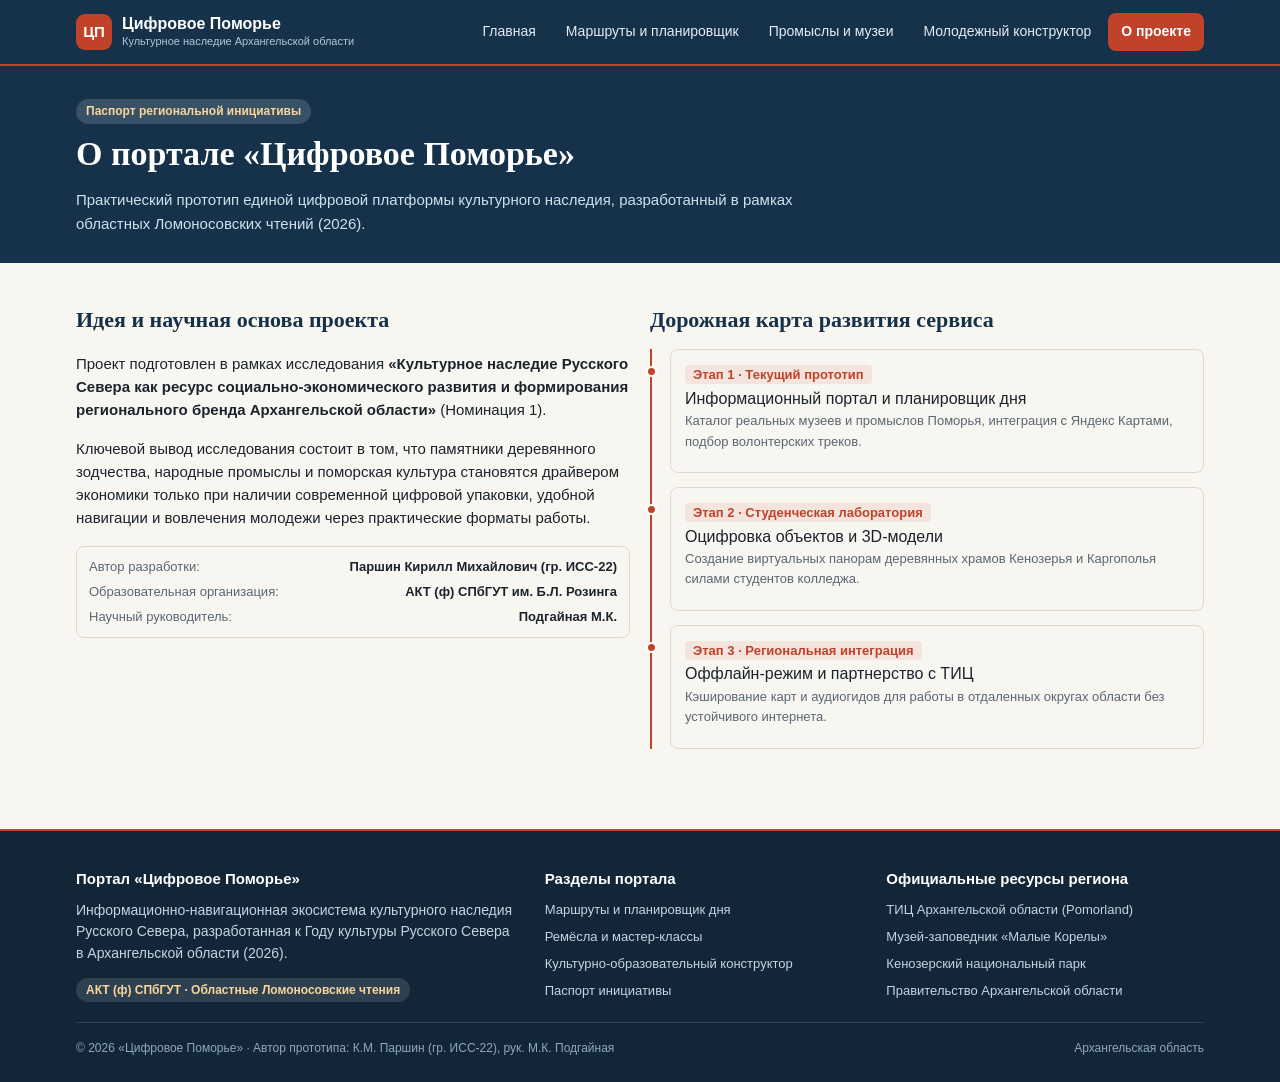
==== about.html @ 442b3059 "Add files via upload" ====
<!DOCTYPE html>
<html lang="ru">
<head>
  <meta charset="UTF-8">
  <meta name="viewport" content="width=device-width, initial-scale=1.0">
  <title>О проекте — Цифровое Поморье</title>
  <link rel="stylesheet" href="css/style.css">
</head>
<body>

<header class="site-header">
  <div class="container header-inner">
    <a href="index.html" class="brand">
      <div class="brand-mark">ЦП</div>
      <div class="brand-text">
        <span class="brand-title">Цифровое Поморье</span>
        <span class="brand-sub">Культурное наследие Архангельской области</span>
      </div>
    </a>

    <button type="button" class="nav-toggle" id="navToggle" aria-expanded="false" aria-label="Открыть меню">
      ☰ Меню
    </button>

    <nav class="main-nav" id="mainNav">
      <a href="index.html" class="">Главная</a>
<a href="routes.html" class="">Маршруты и планировщик</a>
<a href="crafts.html" class="">Промыслы и музеи</a>
<a href="constructor.html" class="">Молодежный конструктор</a>
<a href="about.html" class="active">О проекте</a>
    </nav>
  </div>
</header>

<main>

<div class="page-header">
  <div class="container">
    <span class="badge" style="background:rgba(255,255,255,0.15);color:#F6D59E;">Паспорт региональной инициативы</span>
    <h1>О портале «Цифровое Поморье»</h1>
    <p>Практический прототип единой цифровой платформы культурного наследия, разработанный в рамках областных Ломоносовских чтений (2026).</p>
  </div>
</div>

<section class="section">
  <div class="container grid-2">
    <div class="planner-box">
      <h2 style="font-family:Georgia,serif;font-size:22px;margin:0 0 12px;color:var(--primary);">Идея и научная основа проекта</h2>
      <p style="font-size:15px;">
        Проект подготовлен в рамках исследования <strong>«Культурное наследие Русского Севера как ресурс социально-экономического развития и формирования регионального бренда Архангельской области»</strong> (Номинация 1).
      </p>
      <p style="font-size:15px;">
        Ключевой вывод исследования состоит в том, что памятники деревянного зодчества, народные промыслы и поморская культура становятся драйвером экономики только при наличии современной цифровой упаковки, удобной навигации и вовлечения молодежи через практические форматы работы.
      </p>
      <div class="meta-box" style="margin-top:16px;">
        <div class="meta-row"><span>Автор разработки:</span><strong>Паршин Кирилл Михайлович (гр. ИСС-22)</strong></div>
        <div class="meta-row"><span>Образовательная организация:</span><strong>АКТ (ф) СПбГУТ им. Б.Л. Розинга</strong></div>
        <div class="meta-row"><span>Научный руководитель:</span><strong>Подгайная М.К.</strong></div>
      </div>
    </div>

    <div class="planner-box">
      <h2 style="font-family:Georgia,serif;font-size:22px;margin:0 0 12px;color:var(--primary);">Дорожная карта развития сервиса</h2>
      <div class="timeline">
        <div class="timeline-item">
          <div>
            <span class="timeline-time">Этап 1 · Текущий прототип</span>
            <div class="timeline-title">Информационный портал и планировщик дня</div>
            <div class="timeline-note">Каталог реальных музеев и промыслов Поморья, интеграция с Яндекс Картами, подбор волонтерских треков.</div>
          </div>
        </div>
        <div class="timeline-item">
          <div>
            <span class="timeline-time">Этап 2 · Студенческая лаборатория</span>
            <div class="timeline-title">Оцифровка объектов и 3D-модели</div>
            <div class="timeline-note">Создание виртуальных панорам деревянных храмов Кенозерья и Каргополья силами студентов колледжа.</div>
          </div>
        </div>
        <div class="timeline-item">
          <div>
            <span class="timeline-time">Этап 3 · Региональная интеграция</span>
            <div class="timeline-title">Оффлайн-режим и партнерство с ТИЦ</div>
            <div class="timeline-note">Кэширование карт и аудиогидов для работы в отдаленных округах области без устойчивого интернета.</div>
          </div>
        </div>
      </div>
    </div>
  </div>
</section>

</main>

<footer class="site-footer">
  <div class="container">
    <div class="footer-grid">
      <div>
        <h4>Портал «Цифровое Поморье»</h4>
        <p style="font-size:14px;margin:0 0 12px;">
          Информационно-навигационная экосистема культурного наследия Русского Севера, разработанная к Году культуры Русского Севера в Архангельской области (2026).
        </p>
        <span class="badge badge-accent" style="background:rgba(255,255,255,0.12);color:#F6D59E;">АКТ (ф) СПбГУТ · Областные Ломоносовские чтения</span>
      </div>
      <div>
        <h4>Разделы портала</h4>
        <ul class="footer-links">
          <li><a href="routes.html">Маршруты и планировщик дня</a></li>
          <li><a href="crafts.html">Ремёсла и мастер-классы</a></li>
          <li><a href="constructor.html">Культурно-образовательный конструктор</a></li>
          <li><a href="about.html">Паспорт инициативы</a></li>
        </ul>
      </div>
      <div>
        <h4>Официальные ресурсы региона</h4>
        <ul class="footer-links">
          <li><a href="https://pomorland.travel" target="_blank" rel="noopener">ТИЦ Архангельской области (Pomorland)</a></li>
          <li><a href="https://www.korely.ru" target="_blank" rel="noopener">Музей-заповедник «Малые Корелы»</a></li>
          <li><a href="https://kenozero.ru" target="_blank" rel="noopener">Кенозерский национальный парк</a></li>
          <li><a href="https://dvinaland.ru" target="_blank" rel="noopener">Правительство Архангельской области</a></li>
        </ul>
      </div>
    </div>
    <div class="footer-bottom">
      <span>© 2026 «Цифровое Поморье» · Автор прототипа: К.М. Паршин (гр. ИСС-22), рук. М.К. Подгайная</span>
      <span>Архангельская область</span>
    </div>
  </div>
</footer>

<script src="js/app.js"></script>
</body>
</html>
---- css/style.css ----
/* ==========================================================================
   ЦИФРОВОЕ ПОМОРЬЕ — Единая таблица стилей (v2.1: исправленная мобильная сетка)
   ========================================================================== */

:root {
  --bg-page: #F8F6F1;
  --bg-surface: #FFFFFF;
  --bg-muted: #EFECE5;
  --primary: #16324B;
  --primary-light: #234A6D;
  --accent: #C04329;
  --accent-hover: #9F341E;
  --text-main: #1B242C;
  --text-muted: #5A6772;
  --border: #E0D9CC;
  --success: #226644;
  --warning: #995814;
  --radius-sm: 8px;
  --radius-md: 12px;
  --radius-lg: 18px;
  --shadow-sm: 0 2px 8px rgba(22, 50, 75, 0.05);
  --shadow-md: 0 8px 24px rgba(22, 50, 75, 0.09);
  --container: 1160px;
}

*, *::before, *::after {
  box-sizing: border-box;
}

html {
  scroll-behavior: smooth;
  overflow-x: clip;
}

body {
  margin: 0;
  width: 100%;
  overflow-x: clip;
  font-family: -apple-system, BlinkMacSystemFont, "Segoe UI", Roboto, "Helvetica Neue", Arial, sans-serif;
  background-color: var(--bg-page);
  color: var(--text-main);
  line-height: 1.55;
  -webkit-font-smoothing: antialiased;
}

img {
  max-width: 100%;
  display: block;
}

a {
  color: inherit;
  text-decoration: none;
}

.container {
  width: 100%;
  max-width: var(--container);
  margin: 0 auto;
  padding: 0 16px;
}

/* ==================== ШАПКА ==================== */
.site-header {
  width: 100%;
  background-color: var(--primary);
  color: #FFFFFF;
  position: sticky;
  top: 0;
  z-index: 1000;
  border-bottom: 2px solid var(--accent);
}

.header-inner {
  display: flex;
  align-items: center;
  justify-content: space-between;
  min-height: 64px;
  gap: 12px;
}

.brand {
  display: flex;
  align-items: center;
  gap: 10px;
  min-width: 0;
}

.brand-mark {
  width: 36px;
  height: 36px;
  border-radius: 9px;
  background: var(--accent);
  display: grid;
  place-items: center;
  font-weight: 800;
  font-size: 15px;
  color: #FFF;
  flex-shrink: 0;
}

.brand-title {
  font-weight: 700;
  font-size: 16px;
  display: block;
  line-height: 1.2;
}

.brand-sub {
  font-size: 11px;
  color: #B4C6D6;
  display: block;
}

.nav-toggle {
  display: none;
  background: transparent;
  border: 1px solid rgba(255, 255, 255, 0.3);
  color: #FFFFFF;
  padding: 7px 11px;
  border-radius: var(--radius-sm);
  font-size: 14px;
  cursor: pointer;
  flex-shrink: 0;
}

.main-nav {
  display: flex;
  align-items: center;
  gap: 4px;
}

.main-nav a {
  padding: 8px 13px;
  border-radius: var(--radius-sm);
  font-size: 14px;
  font-weight: 500;
  color: #E2ECF4;
  transition: background 0.15s;
}

.main-nav a:hover {
  background: rgba(255, 255, 255, 0.1);
  color: #FFFFFF;
}

.main-nav a.active {
  background: var(--accent);
  color: #FFFFFF;
  font-weight: 600;
}

/* ==================== КНОПКИ И БЕЙДЖИ ==================== */
.btn {
  display: inline-flex;
  align-items: center;
  justify-content: center;
  gap: 6px;
  padding: 11px 18px;
  border-radius: var(--radius-sm);
  font-weight: 600;
  font-size: 14px;
  cursor: pointer;
  border: none;
  text-align: center;
  transition: background 0.15s, transform 0.1s;
}

.btn:active {
  transform: translateY(1px);
}

.btn-primary {
  background: var(--accent);
  color: #FFFFFF;
}

.btn-primary:hover {
  background: var(--accent-hover);
}

.btn-secondary {
  background: var(--primary);
  color: #FFFFFF;
}

.btn-secondary:hover {
  background: var(--primary-light);
}

.btn-outline {
  background: transparent;
  border: 1px solid var(--primary);
  color: var(--primary);
}

.btn-outline:hover {
  background: var(--primary);
  color: #FFFFFF;
}

.btn-outline-light {
  background: transparent;
  border: 1px solid rgba(255, 255, 255, 0.5);
  color: #FFFFFF;
}

.btn-outline-light:hover {
  background: #FFFFFF;
  color: var(--primary);
}

.btn-sm {
  padding: 7px 13px;
  font-size: 13px;
}

.badge {
  display: inline-block;
  padding: 3px 10px;
  border-radius: 999px;
  font-size: 12px;
  font-weight: 600;
}

.badge-accent { background: rgba(192, 67, 41, 0.1); color: var(--accent); }
.badge-primary { background: rgba(22, 50, 75, 0.08); color: var(--primary); }
.badge-success { background: rgba(34, 102, 68, 0.1); color: var(--success); }

/* ==================== HERO & PAGE HEADER ==================== */
.hero {
  background: linear-gradient(135deg, #12283C 0%, #1D4160 100%);
  color: #FFFFFF;
  padding: 56px 0 50px;
}

.hero-minimal {
  max-width: 760px;
}

.hero-eyebrow {
  display: inline-block;
  color: #F3D19C;
  font-size: 13px;
  font-weight: 600;
  letter-spacing: 0.4px;
  margin-bottom: 14px;
}

.hero h1 {
  font-family: Georgia, "Times New Roman", serif;
  font-size: clamp(26px, 4vw, 44px);
  line-height: 1.18;
  margin: 0 0 16px;
}

.hero p {
  font-size: 16px;
  color: #D5E2EE;
  margin: 0 0 26px;
}

.hero-actions {
  display: flex;
  flex-wrap: wrap;
  gap: 12px;
}

.stats-strip {
  background: var(--bg-surface);
  border-bottom: 1px solid var(--border);
  padding: 22px 0;
}

.stats-row {
  display: grid;
  grid-template-columns: repeat(4, 1fr);
  gap: 18px;
}

.stat-cell {
  min-width: 0;
}

.stat-cell strong {
  display: block;
  font-size: 20px;
  color: var(--primary);
}

.stat-cell span {
  font-size: 13px;
  color: var(--text-muted);
}

.page-header {
  background: var(--primary);
  color: #FFFFFF;
  padding: 32px 0 28px;
}

.page-header h1 {
  font-family: Georgia, serif;
  font-size: clamp(23px, 3vw, 34px);
  margin: 4px 0 8px;
}

.page-header p {
  color: #CFE0EE;
  margin: 0;
  max-width: 720px;
  font-size: 15px;
}

/* ==================== СЕКЦИИ И СЕТКИ ==================== */
.section {
  padding: 40px 0;
}

.section-alt {
  background: var(--bg-muted);
}

.section-head {
  display: flex;
  flex-wrap: wrap;
  justify-content: space-between;
  align-items: flex-end;
  gap: 14px;
  margin-bottom: 24px;
}

.section-head > div {
  min-width: 0;
  max-width: 100%;
}

.section-head h2 {
  font-family: Georgia, serif;
  font-size: clamp(20px, 2.6vw, 28px);
  margin: 0 0 6px;
  color: var(--primary);
  overflow-wrap: break-word;
}

.section-head p {
  margin: 0;
  color: var(--text-muted);
  font-size: 15px;
}

.grid-3 {
  display: grid;
  grid-template-columns: repeat(3, minmax(0, 1fr));
  gap: 20px;
}

.grid-2 {
  display: grid;
  grid-template-columns: repeat(2, minmax(0, 1fr));
  gap: 20px;
}

.grid-3 > *,
.grid-2 > *,
.planner-layout > *,
.quiz-grid > * {
  min-width: 0;
  max-width: 100%;
}

/* ==================== КАРТОЧКИ ==================== */
.card {
  background: var(--bg-surface);
  border: 1px solid var(--border);
  border-radius: var(--radius-md);
  overflow: hidden;
  box-shadow: var(--shadow-sm);
  display: flex;
  flex-direction: column;
  transition: transform 0.15s, box-shadow 0.15s;
}

.card:hover {
  transform: translateY(-2px);
  box-shadow: var(--shadow-md);
}

.card-img-wrap {
  position: relative;
  aspect-ratio: 16 / 10;
  background: #16324B;
  overflow: hidden;
}

.card-img-wrap img {
  width: 100%;
  height: 100%;
  object-fit: cover;
}

.card-tag {
  position: absolute;
  top: 10px;
  left: 10px;
  background: rgba(18, 40, 60, 0.88);
  color: #FFFFFF;
  padding: 4px 10px;
  border-radius: 6px;
  font-size: 12px;
  font-weight: 600;
}

.card-body {
  padding: 16px;
  display: flex;
  flex-direction: column;
  flex: 1;
  min-width: 0;
}

.card-title {
  font-size: 18px;
  font-weight: 700;
  margin: 0 0 8px;
  color: var(--primary);
}

.card-desc {
  font-size: 14px;
  color: var(--text-muted);
  margin: 0 0 14px;
}

.meta-box {
  background: var(--bg-page);
  border: 1px solid var(--border);
  border-radius: var(--radius-sm);
  padding: 10px 12px;
  font-size: 13px;
  margin-bottom: 14px;
  display: grid;
  gap: 5px;
}

.meta-row {
  display: flex;
  justify-content: space-between;
  gap: 10px;
}

.meta-row span:first-child {
  color: var(--text-muted);
}

.meta-row strong {
  color: var(--text-main);
  text-align: right;
}

.card-footer {
  margin-top: auto;
  display: flex;
  flex-wrap: wrap;
  gap: 8px;
  padding-top: 10px;
  border-top: 1px solid var(--border);
}

/* ==================== ВКЛАДКИ И ФИЛЬТРЫ ==================== */
.tabs-bar, .filter-bar {
  display: flex;
  flex-wrap: wrap;
  gap: 8px;
  margin-bottom: 22px;
}

.filter-btn {
  background: var(--bg-surface);
  border: 1px solid var(--border);
  color: var(--text-main);
  padding: 8px 14px;
  border-radius: 999px;
  font-size: 13px;
  font-weight: 500;
  cursor: pointer;
}

.filter-btn.active {
  background: var(--primary);
  color: #FFFFFF;
  border-color: var(--primary);
}

/* ==================== ОПРОСНИК ПОДБОРА МАРШРУТА ==================== */
.quiz-box {
  background: var(--bg-surface);
  border: 1px solid var(--border);
  border-radius: var(--radius-md);
  padding: 20px;
  margin-bottom: 28px;
  box-shadow: var(--shadow-sm);
  max-width: 100%;
}

.quiz-grid {
  display: grid;
  grid-template-columns: repeat(3, minmax(0, 1fr));
  gap: 14px;
  margin: 16px 0 18px;
}

.quiz-field label {
  display: block;
  font-size: 13px;
  font-weight: 600;
  margin-bottom: 6px;
  color: var(--primary);
}

.form-control {
  display: block;
  width: 100%;
  max-width: 100%;
  min-width: 0;
  padding: 10px 12px;
  border: 1px solid var(--border);
  border-radius: var(--radius-sm);
  font-size: 14px;
  font-family: inherit;
  background: #FFFFFF;
  color: var(--text-main);
  text-overflow: ellipsis;
}

/* ==================== ПЛАНИРОВЩИК ДНЯ И КАРТА ==================== */
.planner-layout {
  display: grid;
  grid-template-columns: minmax(0, 1.15fr) minmax(0, 0.85fr);
  gap: 22px;
  align-items: start;
}

.box-panel {
  background: var(--bg-surface);
  border: 1px solid var(--border);
  border-radius: var(--radius-md);
  padding: 18px;
  box-shadow: var(--shadow-sm);
  min-width: 0;
  max-width: 100%;
}

.route-selector-bar {
  display: flex;
  flex-wrap: wrap;
  gap: 8px;
  margin-bottom: 18px;
  padding-bottom: 16px;
  border-bottom: 1px solid var(--border);
}

.route-tab {
  padding: 8px 12px;
  border-radius: var(--radius-sm);
  border: 1px solid var(--border);
  background: var(--bg-page);
  font-size: 13px;
  font-weight: 600;
  cursor: pointer;
  color: var(--text-main);
  text-align: left;
}

.route-tab.active {
  background: var(--primary);
  color: #FFFFFF;
  border-color: var(--primary);
}

.timeline {
  position: relative;
  padding-left: 18px;
  border-left: 2px solid var(--accent);
  display: grid;
  gap: 14px;
  min-width: 0;
}

.timeline-item {
  position: relative;
  background: var(--bg-page);
  border: 1px solid var(--border);
  border-radius: var(--radius-sm);
  padding: 12px 14px;
  min-width: 0;
  max-width: 100%;
}

.timeline-item::before {
  content: "";
  position: absolute;
  left: -25px;
  top: 16px;
  width: 11px;
  height: 11px;
  border-radius: 50%;
  background: var(--accent);
  border: 2px solid #FFFFFF;
}

.timeline-top {
  display: flex;
  flex-wrap: wrap;
  justify-content: space-between;
  align-items: center;
  gap: 6px;
  margin-bottom: 6px;
}

.timeline-time {
  font-weight: 700;
  font-size: 13px;
  color: var(--accent);
  background: rgba(192, 67, 41, 0.1);
  padding: 2px 8px;
  border-radius: 4px;
}

.timeline-travel {
  font-size: 12px;
  color: var(--text-muted);
}

.timeline-title-link {
  display: inline-block;
  font-weight: 700;
  font-size: 15px;
  color: var(--primary);
  text-decoration: underline;
  text-decoration-color: rgba(22, 50, 75, 0.35);
  margin-bottom: 4px;
  overflow-wrap: break-word;
  word-break: break-word;
}

.timeline-title-link:hover {
  color: var(--accent);
  text-decoration-color: var(--accent);
}

.timeline-note {
  font-size: 13px;
  color: var(--text-muted);
  margin-bottom: 8px;
}

.alt-select-row {
  display: flex;
  flex-direction: column;
  align-items: stretch;
  gap: 6px;
  padding-top: 8px;
  border-top: 1px dashed var(--border);
  font-size: 12px;
  min-width: 0;
}

.alt-select-row select {
  display: block;
  width: 100%;
  max-width: 100%;
  min-width: 0;
  padding: 7px 10px;
  border: 1px solid var(--border);
  border-radius: 6px;
  font-size: 13px;
  background: #FFFFFF;
  color: var(--text-main);
  text-overflow: ellipsis;
}

.planner-summary {
  margin-top: 18px;
  padding: 14px;
  background: #EDF2F6;
  border-radius: var(--radius-sm);
  display: flex;
  flex-wrap: wrap;
  justify-content: space-between;
  align-items: center;
  gap: 12px;
  font-size: 14px;
}

/* КАРТА */
.map-card {
  background: var(--bg-surface);
  border: 1px solid var(--border);
  border-radius: var(--radius-md);
  overflow: hidden;
  box-shadow: var(--shadow-sm);
  position: sticky;
  top: 84px;
  min-width: 0;
  max-width: 100%;
}

.map-header {
  padding: 14px 16px;
  border-bottom: 1px solid var(--border);
}

.map-frame-wrap {
  width: 100%;
  height: 420px;
  background: #E5E9EC;
}

.map-frame-wrap iframe {
  width: 100%;
  height: 100%;
  border: 0;
  display: block;
}

.map-footer {
  padding: 12px 16px;
  background: var(--bg-page);
  font-size: 13px;
  color: var(--text-muted);
  display: flex;
  justify-content: space-between;
  align-items: center;
  gap: 10px;
}

/* ==================== ФУТЕР ==================== */
.site-footer {
  width: 100%;
  background: #122638;
  color: #C4D4E3;
  padding: 36px 0 24px;
  margin-top: 40px;
  border-top: 2px solid var(--accent);
}

.footer-grid {
  display: grid;
  grid-template-columns: 1.4fr 1fr 1fr;
  gap: 24px;
  margin-bottom: 20px;
}

.site-footer h4 {
  color: #FFFFFF;
  margin: 0 0 10px;
  font-size: 15px;
}

.footer-links {
  list-style: none;
  padding: 0;
  margin: 0;
  display: grid;
  gap: 7px;
  font-size: 13px;
}

.footer-links a:hover {
  color: #FFFFFF;
  text-decoration: underline;
}

.footer-bottom {
  border-top: 1px solid rgba(255, 255, 255, 0.12);
  padding-top: 16px;
  font-size: 12px;
  color: #8FA7BE;
  display: flex;
  flex-wrap: wrap;
  justify-content: space-between;
  gap: 10px;
}

/* ==================== АДАПТИВ ==================== */
@media (max-width: 960px) {
  .planner-layout,
  .grid-3,
  .quiz-grid {
    grid-template-columns: minmax(0, 1fr);
  }

  .stats-row {
    grid-template-columns: repeat(2, minmax(0, 1fr));
  }

  .map-card {
    position: static;
  }
}

@media (max-width: 720px) {
  .nav-toggle {
    display: inline-flex;
  }

  .main-nav {
    display: none;
    position: absolute;
    top: 64px;
    left: 0;
    right: 0;
    background: var(--primary);
    flex-direction: column;
    align-items: stretch;
    padding: 12px 16px 18px;
    border-bottom: 2px solid var(--accent);
  }

  .main-nav.open {
    display: flex;
  }

  .grid-2,
  .footer-grid {
    grid-template-columns: minmax(0, 1fr);
  }

  .hero-actions .btn,
  .quiz-box .btn,
  .planner-summary .btn {
    width: 100%;
  }

  .map-frame-wrap {
    height: 300px;
  }
}
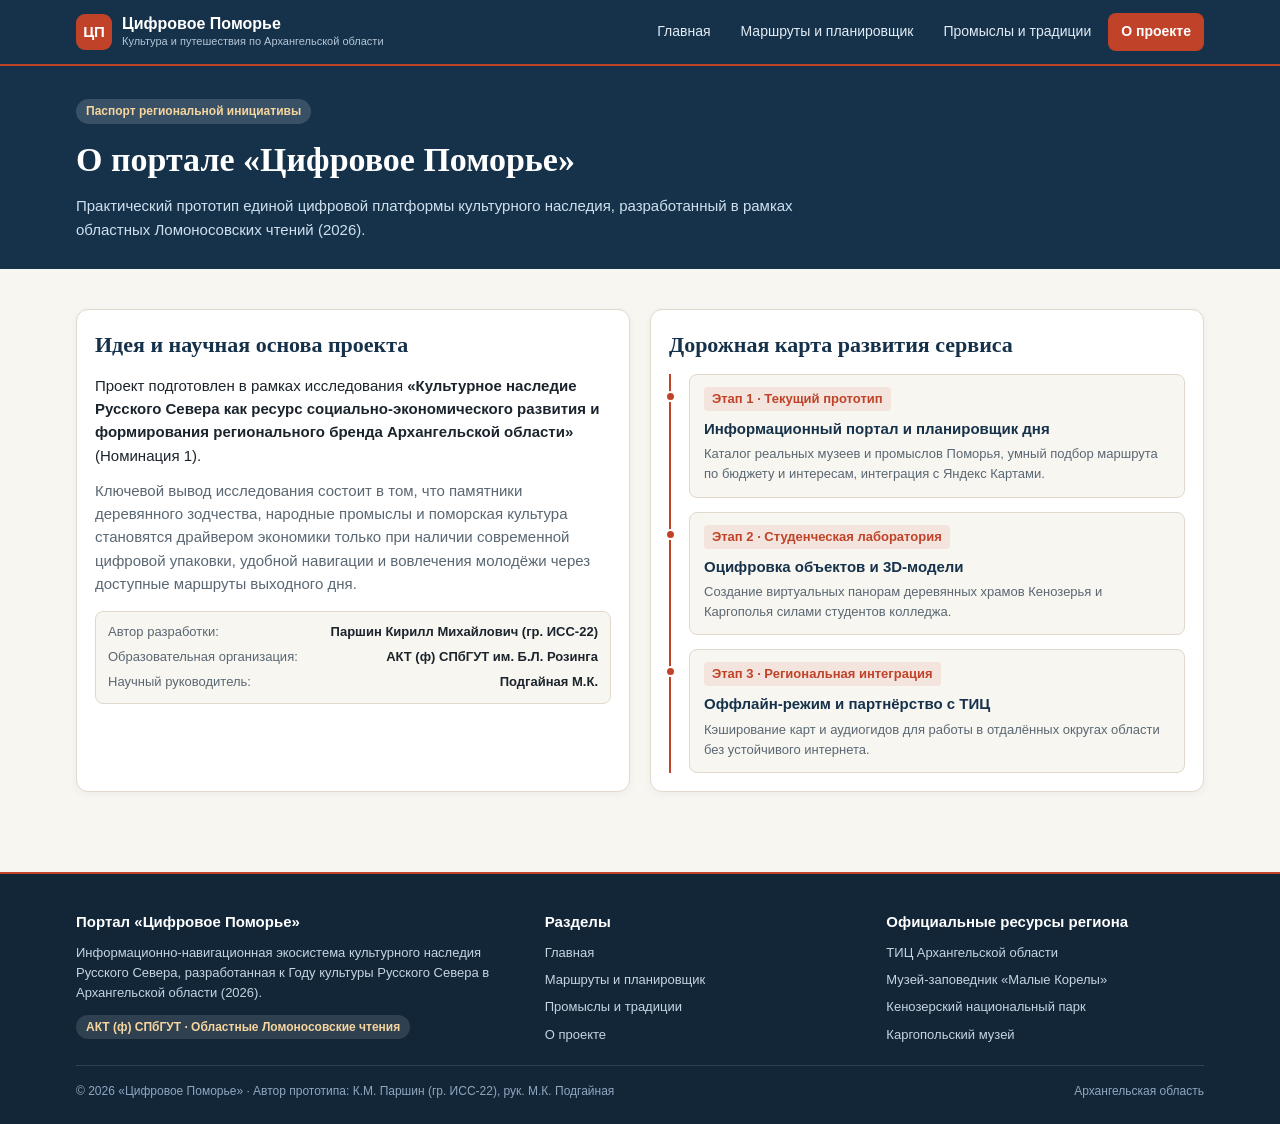
==== commit e36d8a51: "Add files via upload" ====
--- a/about.html
+++ b/about.html
@@ -12,82 +12,79 @@
   <div class="container header-inner">
     <a href="index.html" class="brand">
       <div class="brand-mark">ЦП</div>
-      <div class="brand-text">
+      <div>
         <span class="brand-title">Цифровое Поморье</span>
-        <span class="brand-sub">Культурное наследие Архангельской области</span>
+        <span class="brand-sub">Культура и путешествия по Архангельской области</span>
       </div>
     </a>
 
-    <button type="button" class="nav-toggle" id="navToggle" aria-expanded="false" aria-label="Открыть меню">
-      ☰ Меню
-    </button>
+    <button type="button" class="nav-toggle" id="navToggle" aria-expanded="false">☰ Меню</button>
 
     <nav class="main-nav" id="mainNav">
-      <a href="index.html" class="">Главная</a>
-<a href="routes.html" class="">Маршруты и планировщик</a>
-<a href="crafts.html" class="">Промыслы и музеи</a>
-<a href="constructor.html" class="">Молодежный конструктор</a>
-<a href="about.html" class="active">О проекте</a>
+      <a href="index.html">Главная</a>
+      <a href="routes.html">Маршруты и планировщик</a>
+      <a href="crafts.html">Промыслы и традиции</a>
+      <a href="about.html" class="active">О проекте</a>
     </nav>
   </div>
 </header>
 
 <main>
+  <div class="page-header">
+    <div class="container">
+      <span class="badge" style="background:rgba(255,255,255,0.15);color:#F6D59E;margin-bottom:6px;">Паспорт региональной инициативы</span>
+      <h1>О портале «Цифровое Поморье»</h1>
+      <p>Практический прототип единой цифровой платформы культурного наследия, разработанный в рамках областных Ломоносовских чтений (2026).</p>
+    </div>
+  </div>
 
-<div class="page-header">
-  <div class="container">
-    <span class="badge" style="background:rgba(255,255,255,0.15);color:#F6D59E;">Паспорт региональной инициативы</span>
-    <h1>О портале «Цифровое Поморье»</h1>
-    <p>Практический прототип единой цифровой платформы культурного наследия, разработанный в рамках областных Ломоносовских чтений (2026).</p>
-  </div>
-</div>
+  <section class="section">
+    <div class="container grid-2">
+      <div class="box-panel">
+        <h2 style="font-family:Georgia,serif;font-size:22px;margin:0 0 12px;color:var(--primary);">Идея и научная основа проекта</h2>
+        <p style="font-size:15px;color:var(--text-main);margin:0 0 12px;">
+          Проект подготовлен в рамках исследования <strong>«Культурное наследие Русского Севера как ресурс социально-экономического развития и формирования регионального бренда Архангельской области»</strong> (Номинация 1).
+        </p>
+        <p style="font-size:15px;color:var(--text-muted);margin:0 0 16px;">
+          Ключевой вывод исследования состоит в том, что памятники деревянного зодчества, народные промыслы и поморская культура становятся драйвером экономики только при наличии современной цифровой упаковки, удобной навигации и вовлечения молодёжи через доступные маршруты выходного дня.
+        </p>
+        <div class="meta-box">
+          <div class="meta-row"><span>Автор разработки:</span><strong>Паршин Кирилл Михайлович (гр. ИСС-22)</strong></div>
+          <div class="meta-row"><span>Образовательная организация:</span><strong>АКТ (ф) СПбГУТ им. Б.Л. Розинга</strong></div>
+          <div class="meta-row"><span>Научный руководитель:</span><strong>Подгайная М.К.</strong></div>
+        </div>
+      </div>
 
-<section class="section">
-  <div class="container grid-2">
-    <div class="planner-box">
-      <h2 style="font-family:Georgia,serif;font-size:22px;margin:0 0 12px;color:var(--primary);">Идея и научная основа проекта</h2>
-      <p style="font-size:15px;">
-        Проект подготовлен в рамках исследования <strong>«Культурное наследие Русского Севера как ресурс социально-экономического развития и формирования регионального бренда Архангельской области»</strong> (Номинация 1).
-      </p>
-      <p style="font-size:15px;">
-        Ключевой вывод исследования состоит в том, что памятники деревянного зодчества, народные промыслы и поморская культура становятся драйвером экономики только при наличии современной цифровой упаковки, удобной навигации и вовлечения молодежи через практические форматы работы.
-      </p>
-      <div class="meta-box" style="margin-top:16px;">
-        <div class="meta-row"><span>Автор разработки:</span><strong>Паршин Кирилл Михайлович (гр. ИСС-22)</strong></div>
-        <div class="meta-row"><span>Образовательная организация:</span><strong>АКТ (ф) СПбГУТ им. Б.Л. Розинга</strong></div>
-        <div class="meta-row"><span>Научный руководитель:</span><strong>Подгайная М.К.</strong></div>
-      </div>
-    </div>
+      <div class="box-panel">
+        <h2 style="font-family:Georgia,serif;font-size:22px;margin:0 0 12px;color:var(--primary);">Дорожная карта развития сервиса</h2>
+        <div class="timeline">
+          <div class="timeline-item">
+            <div class="timeline-top">
+              <span class="timeline-time">Этап 1 · Текущий прототип</span>
+            </div>
+            <div style="font-weight:700;font-size:15px;color:var(--primary);margin-bottom:4px;">Информационный портал и планировщик дня</div>
+            <div class="timeline-note" style="margin-bottom:0;">Каталог реальных музеев и промыслов Поморья, умный подбор маршрута по бюджету и интересам, интеграция с Яндекс Картами.</div>
+          </div>
 
-    <div class="planner-box">
-      <h2 style="font-family:Georgia,serif;font-size:22px;margin:0 0 12px;color:var(--primary);">Дорожная карта развития сервиса</h2>
-      <div class="timeline">
-        <div class="timeline-item">
-          <div>
-            <span class="timeline-time">Этап 1 · Текущий прототип</span>
-            <div class="timeline-title">Информационный портал и планировщик дня</div>
-            <div class="timeline-note">Каталог реальных музеев и промыслов Поморья, интеграция с Яндекс Картами, подбор волонтерских треков.</div>
+          <div class="timeline-item">
+            <div class="timeline-top">
+              <span class="timeline-time">Этап 2 · Студенческая лаборатория</span>
+            </div>
+            <div style="font-weight:700;font-size:15px;color:var(--primary);margin-bottom:4px;">Оцифровка объектов и 3D-модели</div>
+            <div class="timeline-note" style="margin-bottom:0;">Создание виртуальных панорам деревянных храмов Кенозерья и Каргополья силами студентов колледжа.</div>
           </div>
-        </div>
-        <div class="timeline-item">
-          <div>
-            <span class="timeline-time">Этап 2 · Студенческая лаборатория</span>
-            <div class="timeline-title">Оцифровка объектов и 3D-модели</div>
-            <div class="timeline-note">Создание виртуальных панорам деревянных храмов Кенозерья и Каргополья силами студентов колледжа.</div>
-          </div>
-        </div>
-        <div class="timeline-item">
-          <div>
-            <span class="timeline-time">Этап 3 · Региональная интеграция</span>
-            <div class="timeline-title">Оффлайн-режим и партнерство с ТИЦ</div>
-            <div class="timeline-note">Кэширование карт и аудиогидов для работы в отдаленных округах области без устойчивого интернета.</div>
+
+          <div class="timeline-item">
+            <div class="timeline-top">
+              <span class="timeline-time">Этап 3 · Региональная интеграция</span>
+            </div>
+            <div style="font-weight:700;font-size:15px;color:var(--primary);margin-bottom:4px;">Оффлайн-режим и партнёрство с ТИЦ</div>
+            <div class="timeline-note" style="margin-bottom:0;">Кэширование карт и аудиогидов для работы в отдалённых округах области без устойчивого интернета.</div>
           </div>
         </div>
       </div>
     </div>
-  </div>
-</section>
-
+  </section>
 </main>
 
 <footer class="site-footer">
@@ -95,27 +92,27 @@
     <div class="footer-grid">
       <div>
         <h4>Портал «Цифровое Поморье»</h4>
-        <p style="font-size:14px;margin:0 0 12px;">
+        <p style="font-size:13px;margin:0 0 10px;">
           Информационно-навигационная экосистема культурного наследия Русского Севера, разработанная к Году культуры Русского Севера в Архангельской области (2026).
         </p>
-        <span class="badge badge-accent" style="background:rgba(255,255,255,0.12);color:#F6D59E;">АКТ (ф) СПбГУТ · Областные Ломоносовские чтения</span>
+        <span class="badge" style="background:rgba(255,255,255,0.12);color:#F6D59E;">АКТ (ф) СПбГУТ · Областные Ломоносовские чтения</span>
       </div>
       <div>
-        <h4>Разделы портала</h4>
+        <h4>Разделы</h4>
         <ul class="footer-links">
-          <li><a href="routes.html">Маршруты и планировщик дня</a></li>
-          <li><a href="crafts.html">Ремёсла и мастер-классы</a></li>
-          <li><a href="constructor.html">Культурно-образовательный конструктор</a></li>
-          <li><a href="about.html">Паспорт инициативы</a></li>
+          <li><a href="index.html">Главная</a></li>
+          <li><a href="routes.html">Маршруты и планировщик</a></li>
+          <li><a href="crafts.html">Промыслы и традиции</a></li>
+          <li><a href="about.html">О проекте</a></li>
         </ul>
       </div>
       <div>
         <h4>Официальные ресурсы региона</h4>
         <ul class="footer-links">
-          <li><a href="https://pomorland.travel" target="_blank" rel="noopener">ТИЦ Архангельской области (Pomorland)</a></li>
+          <li><a href="https://pomorland.travel" target="_blank" rel="noopener">ТИЦ Архангельской области</a></li>
           <li><a href="https://www.korely.ru" target="_blank" rel="noopener">Музей-заповедник «Малые Корелы»</a></li>
           <li><a href="https://kenozero.ru" target="_blank" rel="noopener">Кенозерский национальный парк</a></li>
-          <li><a href="https://dvinaland.ru" target="_blank" rel="noopener">Правительство Архангельской области</a></li>
+          <li><a href="https://kargopolmuseum.ru" target="_blank" rel="noopener">Каргопольский музей</a></li>
         </ul>
       </div>
     </div>
@@ -128,4 +125,4 @@
 
 <script src="js/app.js"></script>
 </body>
-</html>+</html>
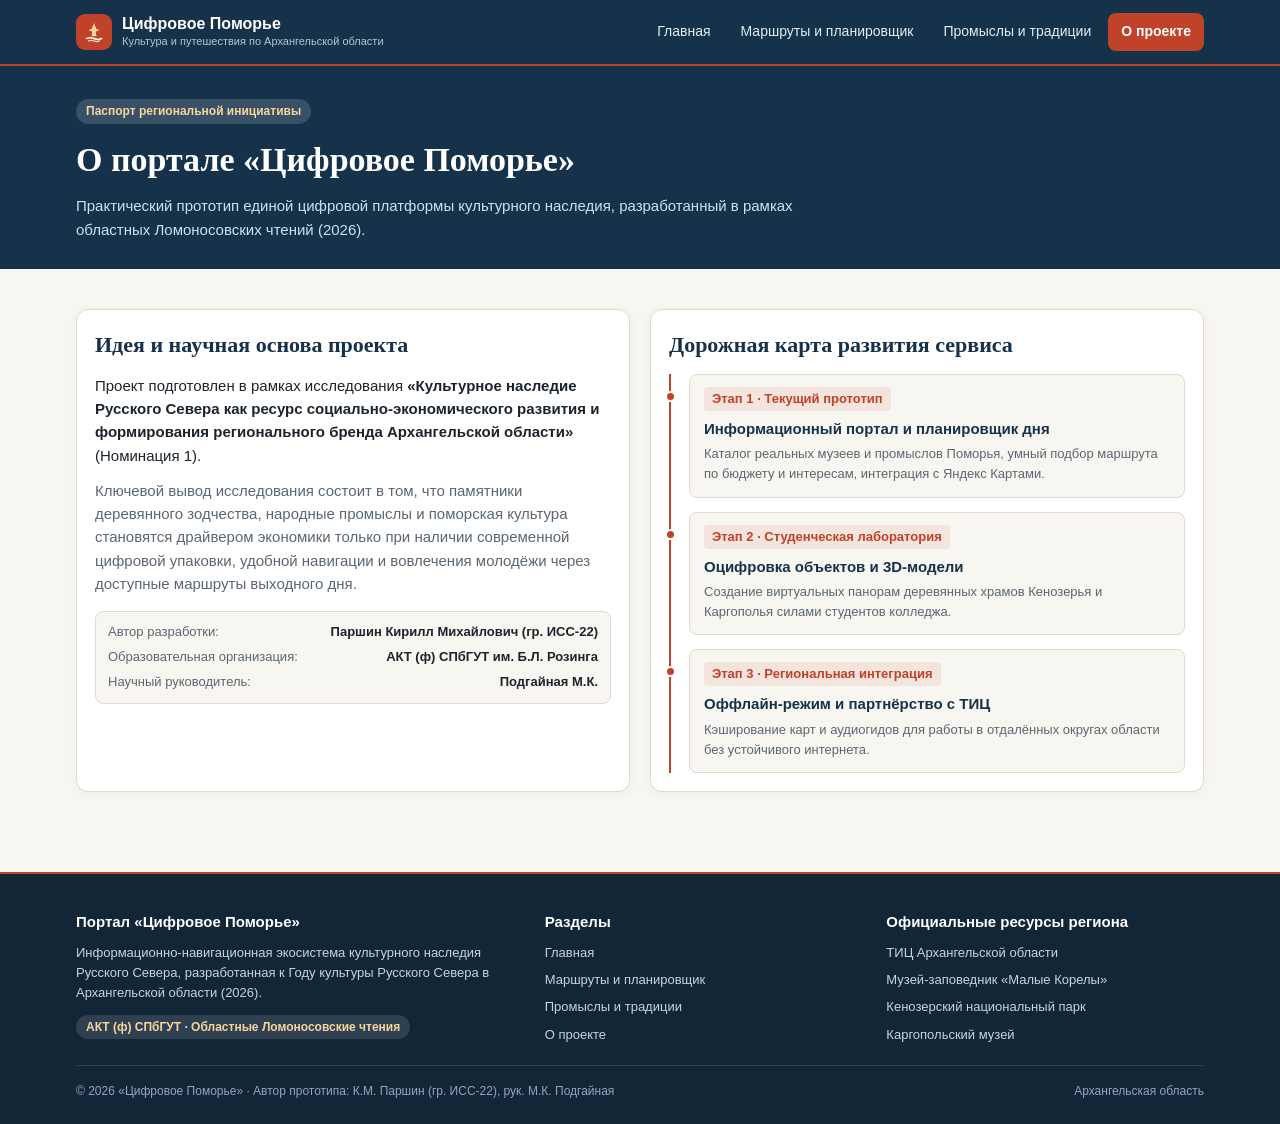
==== commit 4f27f0b4: "Add files via upload" ====
--- a/about.html
+++ b/about.html
@@ -4,6 +4,8 @@
   <meta charset="UTF-8">
   <meta name="viewport" content="width=device-width, initial-scale=1.0">
   <title>О проекте — Цифровое Поморье</title>
+  <link rel="icon" type="image/svg+xml" href="favicon.svg">
+  <link rel="alternate icon" type="image/svg+xml" href="data:image/svg+xml,%3Csvg%20xmlns%3D%22http%3A//www.w3.org/2000/svg%22%20viewBox%3D%220%200%2064%2064%22%20width%3D%2264%22%20height%3D%2264%22%3E%20%20%20%3Cdefs%3E%20%20%20%20%20%3ClinearGradient%20id%3D%22bg%22%20x1%3D%220%22%20y1%3D%220%22%20x2%3D%221%22%20y2%3D%221%22%3E%20%20%20%20%20%20%20%3Cstop%20offset%3D%220%25%22%20stop-color%3D%22%2318344A%22/%3E%20%20%20%20%20%20%20%3Cstop%20offset%3D%22100%25%22%20stop-color%3D%22%23244B68%22/%3E%20%20%20%20%20%3C/linearGradient%3E%20%20%20%3C/defs%3E%20%20%20%3Crect%20x%3D%222%22%20y%3D%222%22%20width%3D%2260%22%20height%3D%2260%22%20rx%3D%2214%22%20fill%3D%22url%28%23bg%29%22%20stroke%3D%22%23C86E2A%22%20stroke-width%3D%223%22/%3E%20%20%20%3Cpath%20d%3D%22M32%2010%20L38%2024%20L44%2026%20L36%2030%20L38%2041%20L26%2041%20L28%2030%20L20%2026%20L26%2024%20Z%22%20fill%3D%22%23F6D59E%22/%3E%20%20%20%3Ccircle%20cx%3D%2232%22%20cy%3D%2226%22%20r%3D%222.5%22%20fill%3D%22%2318344A%22/%3E%20%20%20%3Cpath%20d%3D%22M13%2046%20Q20%2042%2026%2046%20T38%2046%20T51%2046%22%20fill%3D%22none%22%20stroke%3D%22%23C86E2A%22%20stroke-width%3D%223.2%22%20stroke-linecap%3D%22round%22/%3E%20%20%20%3Cpath%20d%3D%22M16%2052%20Q22%2049%2028%2052%20T40%2052%20T48%2052%22%20fill%3D%22none%22%20stroke%3D%22%23F6D59E%22%20stroke-width%3D%222.4%22%20stroke-linecap%3D%22round%22/%3E%20%3C/svg%3E">
   <link rel="stylesheet" href="css/style.css">
 </head>
 <body>
@@ -11,7 +13,13 @@
 <header class="site-header">
   <div class="container header-inner">
     <a href="index.html" class="brand">
-      <div class="brand-mark">ЦП</div>
+      <div class="brand-mark" aria-hidden="true">
+        <svg xmlns="http://www.w3.org/2000/svg" viewBox="0 0 32 32" width="22" height="22">
+          <path d="M16 3 L19.5 11.5 L24 13 L18.5 15.5 L19.5 22 L12.5 22 L13.5 15.5 L8 13 L12.5 11.5 Z" fill="#F6D59E"/>
+          <path d="M5 25.5 Q10.5 23 16 25.5 T27 25.5" fill="none" stroke="#FFFFFF" stroke-width="2.2" stroke-linecap="round"/>
+          <path d="M8 29 Q12 27.2 16 29 T24 29" fill="none" stroke="#F6D59E" stroke-width="1.8" stroke-linecap="round"/>
+        </svg>
+      </div>
       <div>
         <span class="brand-title">Цифровое Поморье</span>
         <span class="brand-sub">Культура и путешествия по Архангельской области</span>
@@ -109,10 +117,10 @@
       <div>
         <h4>Официальные ресурсы региона</h4>
         <ul class="footer-links">
-          <li><a href="https://pomorland.travel" target="_blank" rel="noopener">ТИЦ Архангельской области</a></li>
+          <li><a href="https://pomorland.travel/what-to-see/" target="_blank" rel="noopener">ТИЦ Архангельской области</a></li>
           <li><a href="https://www.korely.ru" target="_blank" rel="noopener">Музей-заповедник «Малые Корелы»</a></li>
           <li><a href="https://kenozero.ru" target="_blank" rel="noopener">Кенозерский национальный парк</a></li>
-          <li><a href="https://kargopolmuseum.ru" target="_blank" rel="noopener">Каргопольский музей</a></li>
+          <li><a href="https://kargopol-museum.ru" target="_blank" rel="noopener">Каргопольский музей</a></li>
         </ul>
       </div>
     </div>
